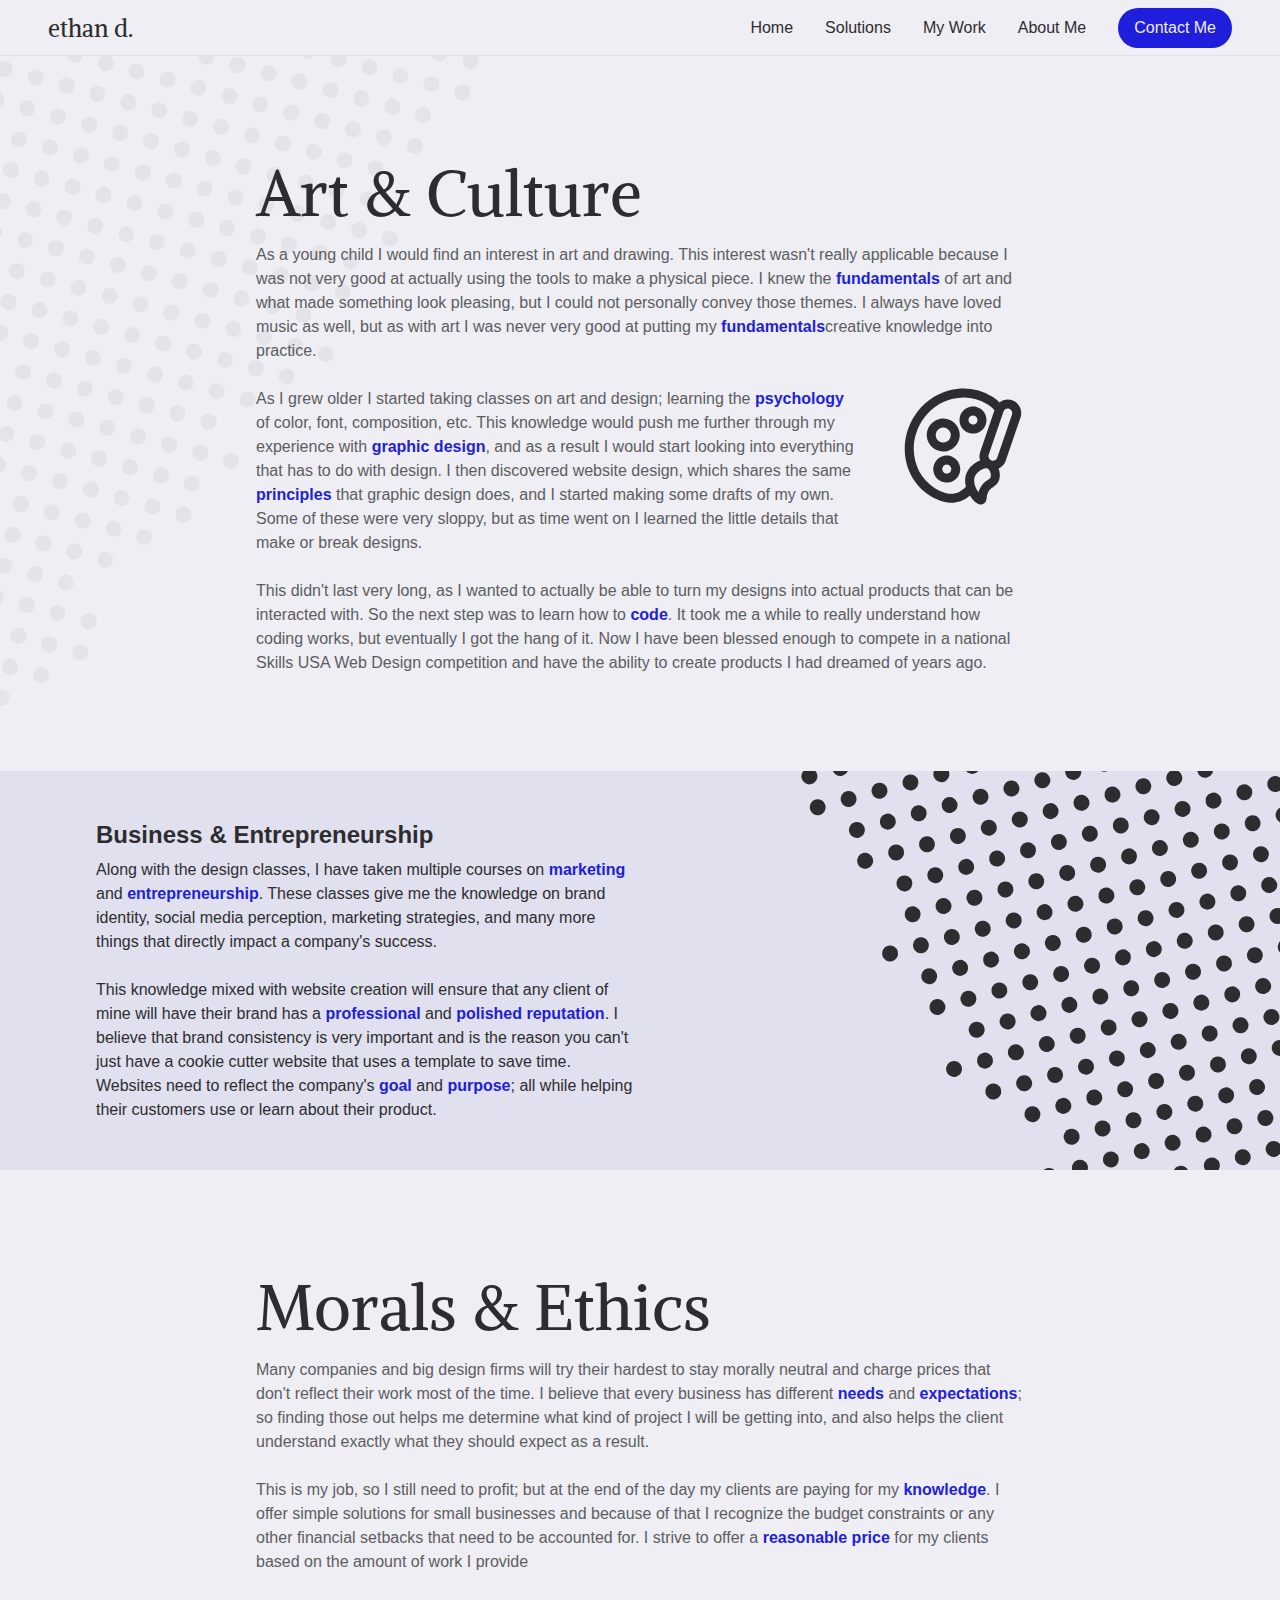
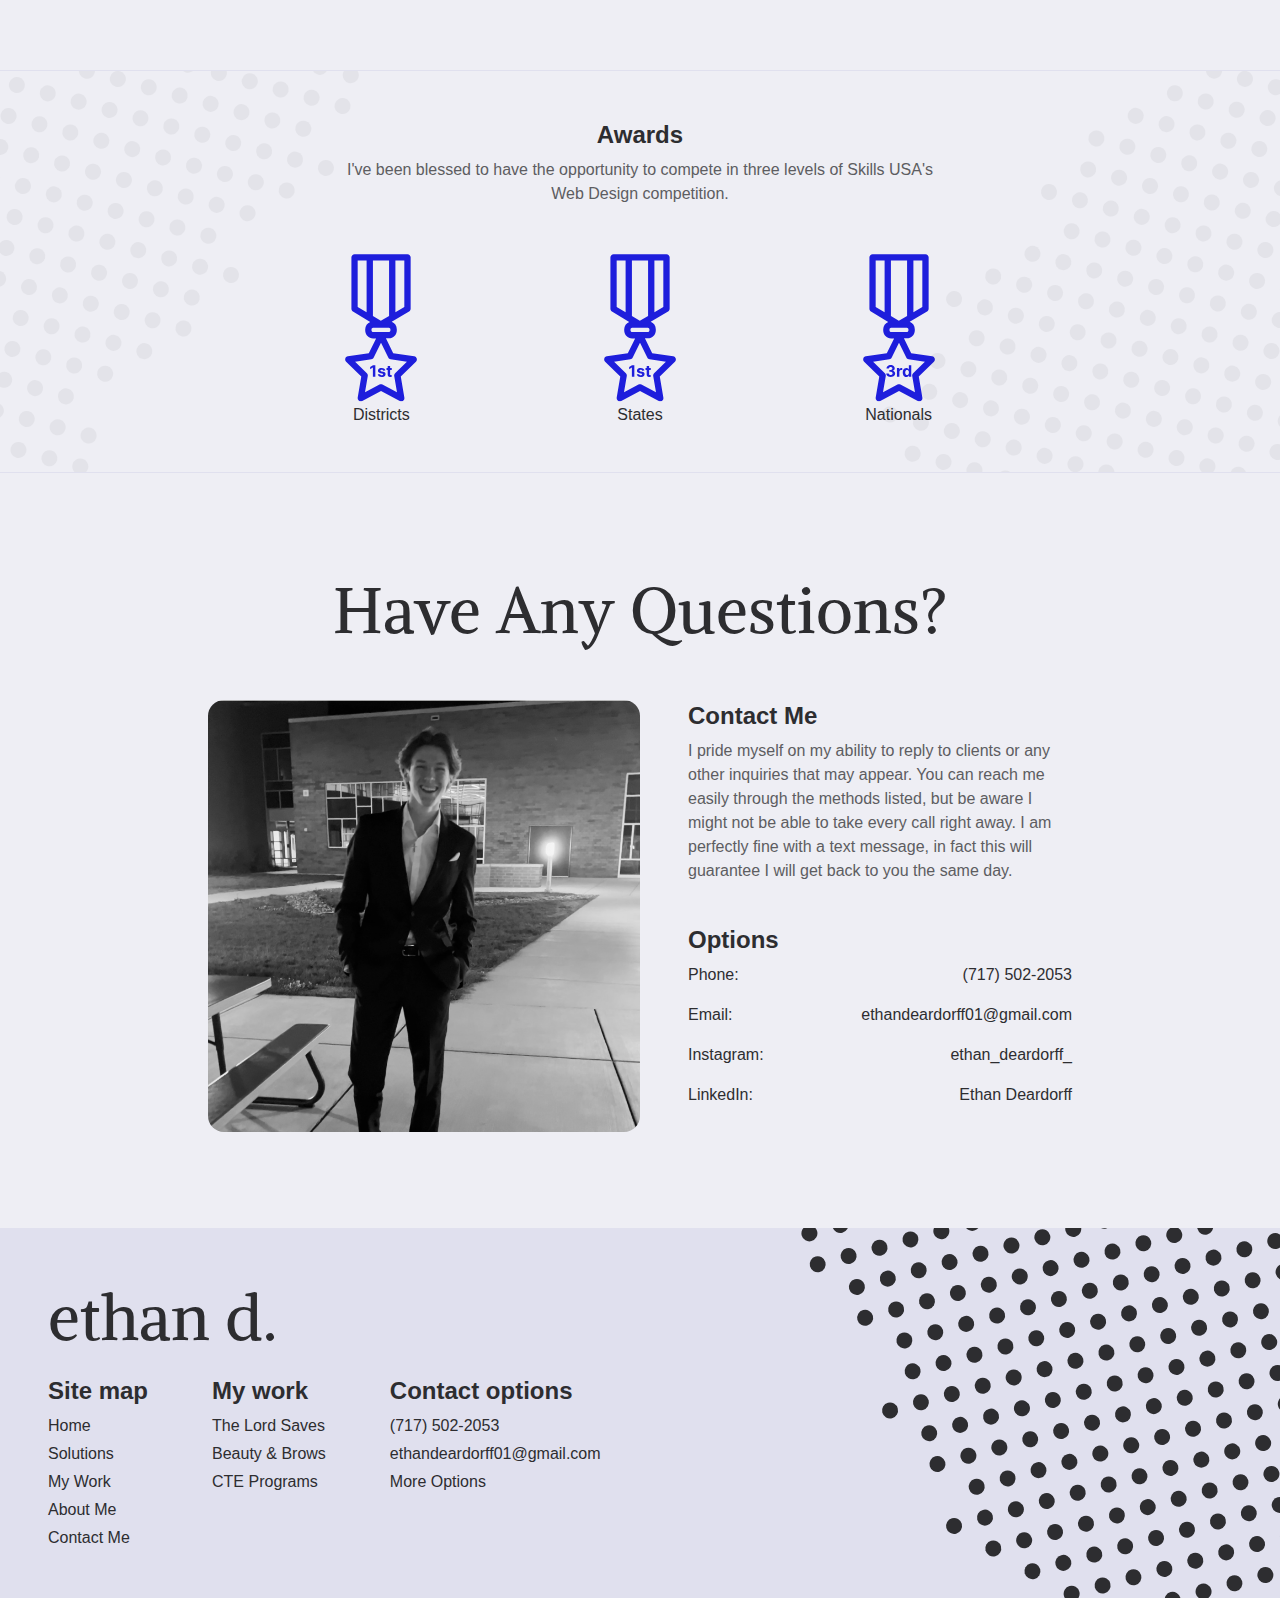
==== About-Me/index.html @ 7037ed1e "Removed old files and uploaded rebrand" ====
<!DOCTYPE html>
<html lang="en">

<head>
    <meta charset="UTF-8">
    <meta name="viewport" content="width=device-width, initial-scale=1.0">
    <title>ethan d - portfolio</title>
    <meta name="description"
        content="Personalized websites that make your brand stand out; for less than market price.">
    <link rel="stylesheet" href="/style.css">
    <link rel="preconnect" href="https://fonts.googleapis.com">
    <link rel="preconnect" href="https://fonts.gstatic.com" crossorigin>
    <link href="https://fonts.googleapis.com/css2?family=Alike&display=swap" rel="stylesheet">
    <link rel="apple-touch-icon" sizes="180x180" href="/assets/icons/favicons/apple-touch-icon.png">
    <link rel="icon" type="image/png" sizes="32x32" href="/assets/icons/favicons/favicon-32x32.png">
    <link rel="icon" type="image/png" sizes="16x16" href="/assets/icons/favicons/favicon-16x16.png">
    <link rel="manifest" href="/assets/icons/favicons/site.webmanifest">
    <link rel="mask-icon" href="/assets/icons/favicons/safari-pinned-tab.svg" color="#ff0000">
    <link rel="shortcut icon" href="/assets/icons/favicons/favicon.ico">
    <meta name="apple-mobile-web-app-title" content="ethandeardorff.com">
    <meta name="application-name" content="ethandeardorff.com">
    <meta name="msapplication-TileColor" content="#ffffff">
    <meta name="msapplication-config" content="/assets/icons/favicons/browserconfig.xml">
    <meta name="theme-color" content="rgb(238, 238, 244)">
</head>

<body>

    <header>
        <a href="#main" class="skip-btn" aria-label="skip to main content on this page">Skip to main content</a>
        <a href="/"><span>ethan d.</span></a>
        <button class="mobile-nav-btn" tabindex="-1" aria-label="Navigation Menu Button" aria-controls="nav"
            aria-expanded="false"></button>
        <nav id="nav">
            <h1 class="title">
                Menu
            </h1>
            <ul>
                <li><a href="/" class="tertiary-btn" aria-label="Go to Home">Home</a></li>
                <li><a href="/#solutions-section" class="tertiary-btn" aria-label="Go to Solutions">Solutions</a></li>
                <li><a href="/My-Work/" class="tertiary-btn work-btn" aria-label="Go to My Work">My Work</a></li>
                <li><a href="/About-Me/" class="tertiary-btn" aria-label="Go to About Me">About Me</a></li>
                <li><a href="/About-Me/#contact-section" class="primary-btn" aria-label="Go to Contact Me">Contact
                        Me</a></li>
            </ul>
        </nav>
    </header>

    <main id="main">
        <section id="art-and-culture" style="margin-top: 56px;">
            <img class="dots" src="/assets/icons/dots.svg">
            <h1 class="title">Art & Culture</h1>
            <p>
                As a young child I would find an interest in art and drawing. This interest wasn't really applicable
                because I was not
                very good at actually using the tools to make a physical piece. I knew the <strong
                    class="blue">fundamentals</strong> of art and what
                made something
                look pleasing, but I could not personally convey those themes. I always have loved music as well, but as
                with art I was
                never very good at putting my <strong class="blue">fundamentals</strong>creative knowledge into
                practice.
                <br>
                <br>
                <img class="float-right" src="/assets/icons/palette.svg">
                As I grew older I started taking classes on art and design; learning the <strong
                    class="blue">psychology</strong> of color, font,
                composition, etc.
                This knowledge would push me further through my experience with <strong class="blue">graphic
                    design</strong>, and as a result I would
                start looking
                into everything that has to do with design. I then discovered website design, which shares the same
                <strong class="blue">principles</strong> that
                graphic design does, and I started making some drafts of my own. Some of these were very sloppy, but as
                time went on I
                learned the little details that make or break designs.
                <br>
                <br>
                This didn't last very long, as I wanted to actually be able to turn my designs into actual products that
                can be
                interacted with. So the next step was to learn how to <strong class="blue">code</strong>. It took me a
                while
                to really understand how
                coding works,
                but eventually I got the hang of it. Now I have been blessed enough to compete in a national Skills USA
                Web Design
                competition and have the ability to create products I had dreamed of years ago.
            </p>
        </section>
        <section class="info-section right">
            <img src="/assets/icons/dots.svg">
            <div>
                <h1 class="heading">Business & Entrepreneurship</h1>
                <p>
                    Along with the design classes, I have taken multiple courses on <strong
                        class="blue">marketing</strong>
                    and <strong class="blue">entrepreneurship</strong>.
                    These classes give me
                    the knowledge on brand identity, social media perception, marketing strategies, and many more things
                    that directly
                    impact a company's success.
                    <br>
                    <br>
                    This knowledge mixed with website creation will ensure that any client of mine will have their brand
                    has a <strong class="blue">professional</strong>
                    and <strong class="blue">polished reputation</strong>. I believe that brand consistency is very
                    important and is the reason you
                    can't just have a
                    cookie cutter website that uses a template to save time. Websites need to reflect the company's
                    <strong class="blue">goal</strong>
                    and <strong class="blue">purpose</strong>; all
                    while helping their customers use or learn about their product.
                </p>
            </div>
        </section>
        <section id="morals-and-ethics">
            <h1 class="title">Morals & Ethics</h1>
            <p>
                Many companies and big design firms will try their hardest to stay morally neutral and charge prices
                that don't
                reflect their work most of the time. I believe that every business has different <strong
                    class="blue">needs</strong> and <strong class="blue">expectations</strong>;
                so finding
                those out helps me determine what kind of project I will be getting into, and also helps the client
                understand exactly
                what they should expect as a result.
                <br>
                <br>
                This is my job, so I still need to profit; but at the end of the day my clients are paying for my
                <strong class="blue">knowledge</strong>. I offer
                simple solutions for small businesses and because of that I recognize the budget constraints or any
                other financial
                setbacks that need to be accounted for. I strive to offer a <strong class="blue">reasonable
                    price</strong>
                for my clients based on the
                amount of work
                I provide
            </p>
        </section>
        <section id="awards">
            <img src="/assets/icons/dots.svg" class="dots">
            <div class="text">
                <h1 class="heading">Awards</h1>
                <p>
                    I've been blessed to have the opportunity to compete in three levels of Skills USA's Web Design
                    competition.
                </p>
            </div>
            <div class="award-icons">
                <figure>
                    <img src="/assets/icons/award-first.svg"
                        alt="First place medal for Skills USA District competition">
                    <figcaption>Districts</figcaption>
                </figure>
                <figure>
                    <img src="/assets/icons/award-first.svg" alt="First place medal for Skills USA State competition">
                    <figcaption>States</figcaption>
                </figure>
                <figure>
                    <img src="/assets/icons/award-third.svg"
                        alt="Third place medal for Skills USA National competition">
                    <figcaption>Nationals</figcaption>
                </figure>
            </div>
            <img src="/assets/icons/dots.svg" class="dots">
        </section>
        <section id="contact-section">
            <h1 class="title">Have Any Questions?</h1>
            <div>
                <img src="/assets/images/portrait.jpg" alt="Self portrait">
                <div class="text">
                    <div class="hover-text-block">
                        <h2 class="heading">Contact Me</h2>
                        <p>
                            I pride myself on my ability to reply to clients or any other inquiries that may appear. You
                            can reach me easily through
                            the methods listed, but be aware I might not be able to take every call right away. I am
                            perfectly fine with a text
                            message, in fact this will guarantee I will get back to you the same day.
                        </p>
                    </div>
                    <div class="hover-text-block">
                        <h2 class="heading">Options</h2>
                        <ul>
                            <li>
                                Phone:
                                <a href="sms:7175022053" aria-label="Send message to (717) 502-2053"
                                    class="tertiary-btn">(717) 502-2053</a>
                            </li>
                            <li>
                                Email:
                                <a href="mailto:ethandeardorff01@gmail.com" class="tertiary-btn"
                                    aria-label="Send email to ethandeardorff01@gmail.com">ethandeardorff01@gmail.com</a>
                            </li>
                            <li>
                                Instagram:
                                <a href="https://www.instagram.com/ethan_deardorff_/" target="_blank"
                                    aria-label="Open Instagram in a new tab" class="tertiary-btn">ethan_deardorff_</a>
                            </li>
                            <li>
                                LinkedIn:
                                <a href="https://www.linkedin.com/in/ethan-deardorff-830681233/" target="_blank"
                                    aria-label="Open LinkedIn in a new tab" class="tertiary-btn">Ethan Deardorff</a>
                            </li>
                        </ul>
                    </div>
                </div>
            </div>
        </section>
    </main>

    <footer>
        <h1 class="title">ethan d.</h1>
        <div class="links">
            <div>
                <h2 class="heading">Site map</h2>
                <ul>
                    <li>
                        <a href="/" class="tertiary-btn">Home</a>
                    </li>
                    <li>
                        <a href="/#solutions-section" class="tertiary-btn">Solutions</a>
                    </li>
                    <li>
                        <a href="/My-Work/" class="tertiary-btn">My Work</a>
                    </li>
                    <li>
                        <a href="/About-Me/" class="tertiary-btn">About Me</a>
                    </li>
                    <li>
                        <a href="/About-Me/#contact-section" class="tertiary-btn">Contact Me</a>
                    </li>
                </ul>
            </div>
            <div>
                <h2 class="heading">My work</h2>
                <ul>
                    <li>
                        <a href="https://www.thelordsaves.net" target="_blank" class="tertiary-btn"
                            aria-label="open The Lord Saves in a new tab">The Lord Saves</a>
                    </li>
                    <li>
                        <a href="https://www.beautyandbrowsbyrochelle.com/" class="tertiary-btn" target="_blank"
                            aria-label="open Beauty & Brows in a new tab">Beauty & Brows</a>
                    </li>
                    <li>
                        <a href="https://dover-skills-usa.github.io/Dover-Skills-USA/" class="tertiary-btn"
                            target="_blank" aria-label="open CTE Programs in a new tab">CTE Programs</a>
                    </li>
                </ul>
            </div>
            <div>
                <h2 class="heading">Contact options</h2>
                <ul>
                    <li>
                        <a href="sms:7175022053" class="tertiary-btn">(717) 502-2053</a>
                    </li>
                    <li>
                        <a href="mailto:ethandeardorff01@gmail.com" class="tertiary-btn">ethandeardorff01@gmail.com</a>
                    </li>
                    <li>
                        <a href="/About-Me/#contact-section" class="tertiary-btn">More Options</a>
                    </li>
                </ul>
            </div>
        </div>
        <img src="/assets/icons/dots.svg">
    </footer>

    <script src="/script.js"></script>
</body>

</html>
---- style.css ----
/********************************************** Variables & Defaults **********************************************/
:root {
    --color-white: rgb(238, 238, 244);
    --color-black-100: rgb(45, 45, 48);
    --color-black-75: rgb(93, 93, 97);
    --color-black-50: rgb(137, 137, 139);
    --color-black-25: rgb(224, 224, 238);
    --color-blue-100: rgb(30, 30, 220);
    --color-blue-75: rgb(82, 82, 228);
    --color-blue-20: rgb(196, 196, 244);

    --padding-xsmall: 1rem;
    --padding-small: 1.5rem;
    --padding-medium: 3rem;
    --padding-large: 4rem;
    --padding-xlarge: 6rem;
}

html,
body,
main {
    background: var(--color-white);
    overflow-x: hidden;

    &.no-scroll {
        overflow-y: hidden;
        touch-action: none;
    }

    @media (prefers-reduced-motion: no-preference) {
        scroll-behavior: smooth;
    }
}

* {
    margin: 0;
    box-sizing: border-box;
    color: var(--color-black-100);
    font-family: Arial, Helvetica, sans-serif;
}

h1,
h2,
h3,
h4,
h5,
h6 {
    line-height: 1.3;
}

p,
label,
span,
input,
textarea,
button,
a,
li {
    font-size: 1rem;
    line-height: 1.5;
}

img {
    -webkit-user-drag: none;
    pointer-events: none;
}

strong {
    background-color: transparent;
}



/********************************************** Buttons **********************************************/
.primary-btn {
    display: flex;
    align-items: center;
    width: max-content;
    justify-content: center;
    background: var(--color-blue-100);
    color: var(--color-white);
    border: none;
    border-radius: 5em;
    padding: 0.5em 1em;
    cursor: pointer;
    text-decoration: none;

    transition: background 0.1s ease-in-out;
    -webkit-transition: background 0.1s ease-in-out;
    -moz-transition: background 0.1s ease-in-out;
    -ms-transition: background 0.1s ease-in-out;
    -o-transition: background 0.1s ease-in-out;

    &:hover,
    &:focus,
    &.active {
        background: var(--color-blue-75);
    }
}

.secondary-btn {
    display: flex;
    align-items: center;
    justify-content: center;
    text-decoration: none;
    width: max-content;
    padding: 2px;
    border-radius: 5em;
    border: none;
    background: linear-gradient(to top left, var(--color-blue-100), var(--color-blue-20));

    &>span {
        display: flex;
        width: 100%;
        background: var(--color-white);
        border-radius: calc(5em - 2px);
        padding: calc(0.5em - 2px) calc(1em - 2px);
        align-items: center;
        text-align: center;
        justify-content: center;
        color: var(--color-blue-100);

        transition: background 0.1s ease-in-out;
        -webkit-transition: background 0.1s ease-in-out;
        -moz-transition: background 0.1s ease-in-out;
        -ms-transition: background 0.1s ease-in-out;
        -o-transition: background 0.1s ease-in-out;

        &:hover,
        &:focus,
        &.active {
            background: var(--color-blue-20);
        }
    }
}

.tertiary-btn {
    display: flex;
    align-items: center;
    justify-content: center;
    text-decoration: none;
    width: max-content;

    transition: color 0.1s ease-in-out;
    -webkit-transition: color 0.1s ease-in-out;
    -moz-transition: color 0.1s ease-in-out;
    -ms-transition: color 0.1s ease-in-out;
    -o-transition: color 0.1s ease-in-out;

    &:hover,
    &:focus,
    &.active {
        color: var(--color-black-50);
    }
}



/********************************************** Classes **********************************************/
.blue {
    color: var(--color-blue-100);
}

.heading {
    font-size: 1.5rem;
}

.title {
    font-size: 4rem;
    font-family: 'Alike', 'Times New Roman', Times, serif;
    font-weight: normal;
}

.info-section {
    display: flex;
    background: var(--color-black-25);
    position: relative;
    overflow-y: hidden;
    padding: var(--padding-medium) var(--padding-xlarge);
    align-items: center;
    justify-content: flex-end;

    &.right {
        justify-content: flex-start;
    }

    &.left>img {
        position: absolute;
        top: 0;
        left: 0;
        transform: scaleX(-1);
    }

    &.right>img {
        position: absolute;
        top: 0;
        right: 0;
    }

    &>div {
        display: flex;
        flex-direction: column;
        width: 50%;
        gap: 0.5rem;

        &>.secondary-btn>span {
            background: var(--color-black-25);

            &:hover,
            &:focus,
            &.active {
                background: var(--color-blue-20);
            }
        }
    }
}

.container {
    display: flex;
    flex-direction: column;
    gap: 0.5rem;
    border: 1px solid var(--color-black-25);
    align-items: flex-start;
    justify-content: space-between;
    gap: var(--padding-small);
    padding: var(--padding-small);
    border-radius: 2rem;
    height: 100%;

    transition: border-color 0.1s ease-in-out;
    -webkit-transition: border-color 0.1s ease-in-out;
    -moz-transition: border-color 0.1s ease-in-out;
    -ms-transition: border-color 0.1s ease-in-out;
    -o-transition: border-color 0.1s ease-in-out;

    &:hover,
    &:focus-within,
    &.active {
        border-color: var(--color-blue-100);
    }

    &>div {
        display: flex;
        flex-direction: column;
        gap: var(--padding-xsmall);

        & p {
            color: var(--color-black-75);
        }

        &>figure {
            position: relative;
            height: max-content;

            &>img:nth-of-type(1) {
                width: 100%;
                border-radius: calc(2rem - var(--padding-small));
                width: 100%;
                height: auto;
                aspect-ratio: 16/9;
                object-fit: cover;
            }

            &>img:nth-of-type(2) {
                width: 100%;
                border-radius: calc(2rem - var(--padding-small));
                width: 100%;
                height: auto;
                aspect-ratio: 16/9;
                object-fit: cover;
                position: absolute;
                top: 0;
                left: 0;
                opacity: 1;
                transition: opacity 0.5s ease-in-out;

                &.inactive {
                    opacity: 0;
                }
            }
        }
    }

    &>a {
        color: var(--color-blue-100);
        text-decoration: none;
        display: flex;
        align-items: center;
        justify-content: center;

        &:hover,
        &:focus,
        &.active {
            text-decoration: underline;

            &::after {
                content: '';
                display: flex;
                width: 0.75rem;
                height: 0.75rem;
                background-image: url(./assets/icons/arrow-diagonal-blue.svg);
                background-position: center;
                background-repeat: no-repeat;
                background-size: contain;
                margin-left: 0.5rem;
            }
        }
    }
}

.hover-text-block {
    display: flex;
    flex-direction: column;
    gap: 0.5rem;
    border-bottom: 1px solid transparent;
    padding-bottom: var(--padding-xsmall);

    transition: border-color 0.1s ease-in-out;
    -webkit-transition: border-color 0.1s ease-in-out;
    -moz-transition: border-color 0.1s ease-in-out;
    -ms-transition: border-color 0.1s ease-in-out;
    -o-transition: border-color 0.1s ease-in-out;

    &>p {
        color: var(--color-black-75);
    }

    &:hover,
    &:focus,
    &:focus-within,
    &.active {
        border-bottom: 1px solid var(--color-blue-100);
    }
}

.float-right {
    float: right;
    margin: 0 0 var(--padding-medium) var(--padding-medium);
}

.scroll-controls {
    display: none;
    gap: 0.5rem;
    align-items: center;
    width: max-content;
    position: absolute;
    bottom: calc(var(--padding-xlarge) - 1.5rem);
    left: 50%;
    transform: translate(-50%);

    &>button {
        background: var(--color-black-25);
        border: none;
        outline: none;
        cursor: pointer;
        padding: 0.30rem;
        border-radius: 50%;

        &.active {
            background: var(--color-black-75);
        }
    }
}



/********************************************** Header **********************************************/
header {
    display: flex;
    align-items: center;
    justify-content: space-between;
    padding-inline: var(--padding-medium);
    height: 56px;
    border-bottom: 1px solid var(--color-black-25);
    position: fixed;
    top: 0;
    left: 0;
    background: var(--color-white);
    width: 100%;
    overflow-y: hidden;
    z-index: 5;

    &>.mobile-nav-btn {
        display: none;
    }

    &>.skip-btn {
        position: absolute;
        left: 0;
        top: 0;
        opacity: 0;
        pointer-events: none;
    }

    &>a {
        text-decoration: none;

        &>span {
            font-size: 1.5rem;
            font-family: 'Alike', 'Times New Roman', Times, serif;
        }
    }

    &>nav {
        display: flex;
        align-items: center;
        z-index: 5;

        &>h1.title {
            display: none;
        }

        &>ul {
            display: flex;
            align-items: center;
            gap: 2rem;
            padding: 0;
            z-index: 6;

            &>li {
                list-style: none;

                &>a {
                    animation: none;
                }
            }
        }
    }
}



/********************************************** Hero **********************************************/
#hero {
    display: flex;
    flex-direction: column;
    gap: 0.5rem;
    align-items: flex-start;
    justify-content: center;
    position: relative;
    margin-top: 56px;
    height: 65vh;
    padding-inline: var(--padding-medium);

    &>img {
        position: absolute;
        opacity: 0.05;
        top: 0;
        right: 0;
    }

    &>div {
        display: flex;
        gap: 0.5rem;
    }
}



/********************************************** Work Sections **********************************************/
#home-work-section,
#work-section {
    display: flex;
    flex-direction: column;
    gap: var(--padding-small);
    padding-inline: 5%;
    padding-block: var(--padding-xlarge);
    position: relative;

    &>div.layout {
        display: grid;
        grid-template-columns: repeat(3, 1fr);
        gap: var(--padding-xsmall);
    }
}

#work-contact-section {
    display: flex;
    flex-direction: column;
    gap: var(--padding-medium);
    padding: var(--padding-xlarge) max(var(--padding-medium), 20%);
    align-items: center;
    justify-content: center;

    &>img {
        width: 130px;
        aspect-ratio: 1/1;
        object-fit: contain;
    }

    &>div {
        display: flex;
        flex-direction: column;
        align-items: center;
        justify-content: center;
        gap: 0.5rem;
        width: 100%;

        &>h1 {
            font-size: 2rem;
            text-align: center;
        }

        &>p {
            text-align: center;
            color: var(--color-black-75);
        }

        &>a {
            margin-top: 0.5rem;
        }
    }
}



/********************************************** Solutions Section **********************************************/
#solutions-section {
    display: flex;
    flex-direction: column;
    gap: var(--padding-small);
    padding-block: var(--padding-xlarge);
    width: 100%;
    position: relative;

    &>h1 {
        padding-inline: 5%;
    }

    &>div.layout {
        display: flex;
        scroll-snap-type: inline mandatory;
        width: 100%;
        gap: var(--padding-xsmall);
        overflow-x: auto;
        scrollbar-width: none;
        padding-inline: 5%;

        &::-webkit-scrollbar {
            display: none;
        }

        &>.container {
            scroll-snap-align: start;
            gap: var(--padding-large);
            width: 30%;
            height: auto;

            &>.text {
                display: flex;
                flex-direction: column;
                gap: 0.5rem;
            }

            &>div {
                padding: 0;
                display: flex;
                flex-direction: column;

                &>h3 {
                    color: var(--color-black-75);
                    font-weight: normal;
                }

                &>ul {
                    padding: 0;
                    display: flex;
                    flex-direction: column;
                    gap: 0.5rem;

                    &>li {
                        list-style: none;
                        display: flex;
                        width: max-content;
                        align-items: center;
                        color: var(--color-black-75);

                        &::before {
                            content: '';
                            margin-right: 0.5rem;
                            width: 0.75rem;
                            height: 0.75rem;
                            background: var(--color-blue-20);
                            border-radius: 5rem;
                        }
                    }
                }
            }
        }
    }
}



/********************************************** Technologies **********************************************/
#technologies-section {
    display: flex;
    flex-direction: column;
    gap: var(--padding-large);
    align-items: center;
    padding-block: var(--padding-xlarge);
    padding-inline: 5%;
    width: 100%;
    position: relative;

    &>div.layout {
        display: flex;
        gap: var(--padding-medium);

        &>div.hover-text-block>img {
            height: 3rem;
            width: 3rem;
            margin-bottom: 0.5rem;
        }
    }
}



/********************************************** Contact Form **********************************************/
#contact-form {
    display: flex;
    flex-direction: column;
    gap: var(--padding-medium);
    align-items: center;
    padding-inline: 5%;
    padding-block: var(--padding-xlarge);
    width: 100%;

    &>form {
        display: flex;
        flex-direction: column;
        gap: var(--padding-small);
        width: max(30%, 350px);

        &>div {
            display: flex;
            flex-direction: column;
            gap: 0.5rem;

            &>input,
            &>textarea {
                border: none;
                border-radius: 0.5rem;
                padding: 0.5rem;
                background: #fff;
                /* background: var(--color-black-25); */
                resize: none;
            }

            &.buttons {
                flex-direction: row;

                &>button {
                    width: 25%;
                    cursor: pointer;
                }
            }
        }
    }
}



/********************************************** About Me Sections **********************************************/
#home-about-section {
    display: flex;
    padding: 5%;
    padding-block: var(--padding-medium);

    &>div {
        display: flex;
        flex-direction: row;
        padding: var(--padding-small);
        align-items: center;
        gap: var(--padding-large);
        border: 1px solid var(--color-black-25);
        border-radius: 2rem;

        transition: border-color 0.1s ease-in-out;
        -webkit-transition: border-color 0.1s ease-in-out;
        -moz-transition: border-color 0.1s ease-in-out;
        -ms-transition: border-color 0.1s ease-in-out;
        -o-transition: border-color 0.1s ease-in-out;

        &>img {
            width: 40%;
            border-radius: calc(2rem - var(--padding-small));
        }

        &>.text {
            display: flex;
            flex-direction: column;
            gap: 0.5rem;
            justify-content: center;
            height: 100%;

            &>p {
                color: var(--color-black-75);
            }

            &>a {
                margin-top: 1rem;
            }
        }

        &:hover,
        &:focus-within,
        &.active {
            border-color: var(--color-blue-100);
        }
    }
}

#art-and-culture,
#morals-and-ethics {
    display: flex;
    flex-direction: column;
    gap: 0.5rem;
    position: relative;
    padding: var(--padding-xlarge) 20%;

    &>img.dots {
        position: absolute;
        opacity: 0.05;
        top: 0;
        left: 0;
        transform: scaleX(-1);
    }

    &>p {
        color: var(--color-black-75);
    }
}

#awards {
    display: flex;
    flex-direction: column;
    gap: var(--padding-medium);
    position: relative;
    padding: var(--padding-medium) 20%;
    overflow-y: hidden;
    align-items: center;
    justify-content: center;
    border-block: 1px solid var(--color-black-25);

    &>img.dots {
        position: absolute;
        opacity: 0.05;
        transform: scaleX(-1);

        &:nth-of-type(1) {
            left: 0;
            top: -50%;
        }

        &:nth-of-type(2) {
            right: 0;
            transform: scaleY(-1);
        }
    }

    &>.text {
        display: flex;
        flex-direction: column;
        gap: 0.5rem;
        align-items: center;
        justify-content: center;
        text-align: center;

        &>p {
            width: 80%;
            color: var(--color-black-75);
        }
    }

    &>.award-icons {
        display: flex;
        width: 100%;
        gap: 0.5rem;
        align-items: center;
        justify-content: space-around;
        text-align: center;
    }
}

#contact-section {
    display: flex;
    flex-direction: column;
    padding: var(--padding-xlarge) var(--padding-medium);
    align-items: center;
    justify-content: center;
    gap: var(--padding-medium);
    width: 100%;


    &>div {
        display: flex;
        gap: var(--padding-medium);
        width: min(100%, 864px);

        &>img {
            width: 50%;
            aspect-ratio: 1/1;
            object-fit: cover;
            border-radius: 1rem;
        }

        &>.text {
            display: flex;
            flex-direction: column;
            gap: var(--padding-small);

            &>div {
                display: flex;
                flex-direction: column;
                width: 100%;

                &>p {
                    color: var(--color-black-75);
                }

                &>ul {
                    display: flex;
                    flex-direction: column;
                    gap: var(--padding-xsmall);
                    list-style: none;
                    padding: 0;

                    &>li {
                        display: flex;
                        align-items: center;
                        justify-content: space-between;
                        gap: var(--padding-xsmall);
                        width: 100%;
                    }
                }
            }
        }
    }
}



/********************************************** Footer **********************************************/
footer {
    display: flex;
    flex-direction: column;
    background: var(--color-black-25);
    padding: var(--padding-medium);
    gap: var(--padding-xsmall);
    position: relative;
    overflow-y: hidden;

    &>.links {
        display: flex;
        gap: var(--padding-large);

        &>div {
            display: flex;
            flex-direction: column;
            padding: 0;
            gap: 0.25rem;

            &>h2 {
                margin-bottom: 0.25rem;
            }

            &>ul {
                padding: 0;
                display: flex;
                flex-direction: column;
                gap: 0.25rem;

                &>li {
                    list-style: none;
                }
            }
        }
    }

    &>img {
        position: absolute;
        top: 0;
        right: 0;
    }
}



/********************************************** Screen Sizes **********************************************/
@media screen and (max-width: 1024px) {
    .info-section {
        &.left>img {
            left: -100px;
        }

        &.right>img {
            right: -100px;
        }
    }

    #art-and-culture,
    #morals-and-ethics {
        padding: var(--padding-large) var(--padding-large) var(--padding-xlarge);

        &>img.dots {
            left: -200px;
        }
    }

    footer {
        &>img {
            position: absolute;
            top: 0;
            right: -200px;
        }
    }
}

@media screen and (max-width: 768px) {
    :root {
        --padding-xsmall: 0.5rem;
        --padding-small: 1rem;
        --padding-medium: 1.5rem;
        --padding-large: 3rem;
        --padding-xlarge: 6rem;
    }

    .title {
        font-size: 2.5rem;
    }

    .scroll-controls {
        display: flex;
        gap: 0.5rem;
        align-items: center;
        width: max-content;
        position: absolute;
        bottom: calc(var(--padding-xlarge) - 1.5rem);
        left: 50%;
        transform: translate(-50%);

        &>button {
            background: var(--color-black-25);
            border: none;
            outline: none;
            cursor: pointer;
            padding: 0.30rem;
            border-radius: 50%;

            &.active {
                background: var(--color-black-75);
            }
        }
    }

    header {
        &>.mobile-nav-btn {
            display: flex;
            width: 1.25rem;
            height: 1.25rem;
            background: url('/assets/icons/hamburger-menu.svg');
            background-position: center;
            background-repeat: no-repeat;
            background-size: 80%;
            cursor: pointer;
            border: none;
            padding: 1rem;

            transition: background 0.2s ease-in-out;
            -webkit-transition: background 0.2s ease-in-out;
            -moz-transition: background 0.2s ease-in-out;
            -ms-transition: background 0.2s ease-in-out;
            -o-transition: background 0.2s ease-in-out;

            &.active {
                background: url('/assets/icons/cross.svg');
                background-position: center;
                background-repeat: no-repeat;
                background-size: 60%;
            }
        }

        &>nav {
            position: fixed;
            display: flex;
            flex-direction: column;
            top: 56px;
            left: 0;
            background: rgba(45, 45, 48, 0.2);
            width: 100vw;
            height: 100vh;
            align-items: flex-start;
            opacity: 0;
            pointer-events: none;
            backdrop-filter: blur(16px);
            -webkit-backdrop-filter: blur(16px);

            transition: opacity 0.2s ease-in-out;
            -webkit-transition: opacity 0.2s ease-in-out;
            -moz-transition: opacity 0.2s ease-in-out;
            -ms-transition: opacity 0.2s ease-in-out;
            -o-transition: opacity 0.2s ease-in-out;

            &.active,
            &:focus-within {

                opacity: 1;
                pointer-events: all;

                &>ul>li>a {
                    animation: slide-in-top 0.2s forwards;
                }
            }

            &>h1.title {
                display: flex;
                width: 100%;
                background: var(--color-white);
                padding: 0.5rem var(--padding-medium) 0;
                font-size: 3rem;
            }

            &>ul {
                flex-direction: column;
                align-items: flex-start;
                gap: 1rem;
                padding: var(--padding-medium);
                background: var(--color-white);
                width: 100%;
            }
        }
    }

    #home-work-section {
        gap: var(--padding-small);
        padding-inline: 0;

        &>h1 {
            padding-inline: var(--padding-medium);
        }

        &>div.layout {
            display: flex;
            padding-inline: var(--padding-medium);
            scroll-snap-type: x mandatory;
            scroll-padding-inline: var(--padding-medium);
            overflow-x: scroll;
            gap: var(--padding-xsmall);
            scrollbar-width: none;

            &::-webkit-scrollbar {
                display: none;
            }

            &>.container {
                scroll-snap-align: start;
                min-width: 100%;
                height: auto;
            }
        }
    }

    #work-section {
        &>div.layout {
            display: flex;
            flex-direction: column;
            gap: var(--padding-xsmall);
        }
    }

    #solutions-section {
        display: flex;
        flex-direction: column;
        gap: var(--padding-small);
        padding-block: var(--padding-xlarge);
        width: 100%;

        &>h1 {
            padding-inline: var(--padding-medium);
        }

        &>div.layout {
            display: flex;
            scroll-snap-type: inline mandatory;
            scroll-padding-inline: var(--padding-medium);
            width: 100%;
            overflow-x: scroll;
            gap: var(--padding-xsmall);
            padding-inline: var(--padding-medium);

            &>.container {
                gap: var(--padding-large);
                min-width: 100%;
                height: auto;
            }
        }
    }

    #technologies-section {
        display: flex;
        flex-direction: column;
        gap: var(--padding-large);
        align-items: center;
        padding-block: var(--padding-xlarge);
        padding-inline: 0;
        width: 100%;

        &>h1 {
            padding-inline: var(--padding-medium);
        }

        &>div.layout {
            width: 100%;
            gap: var(--padding-medium);
            scroll-snap-type: x mandatory;
            scroll-padding-inline: var(--padding-medium);
            padding-inline: var(--padding-medium);
            overflow-x: scroll;
            scrollbar-width: none;

            &::-webkit-scrollbar {
                display: none;
            }

            &>div.hover-text-block {
                height: max-content;
                min-width: 100%;
                scroll-snap-align: start;
            }
        }
    }

    #home-about-section {
        display: flex;
        padding: var(--padding-medium);
        padding-block: var(--padding-medium);

        &>div {
            display: flex;
            flex-direction: column;
            padding: var(--padding-small);
            align-items: center;
            gap: var(--padding-small);

            &>img {
                width: 100%;
                aspect-ratio: 16/9;
                object-fit: cover;
                object-position: top;
                border-radius: calc(2rem - var(--padding-small));
            }

            &>.text {
                display: flex;
                flex-direction: column;
                gap: 0.5rem;
                justify-content: center;
                height: 100%;

                &>p {
                    color: var(--color-black-75);
                }

                &>a {
                    margin-top: 1rem;
                }
            }
        }
    }

    #art-and-culture,
    #morals-and-ethics {
        padding: var(--padding-large) var(--padding-medium) var(--padding-xlarge);

        &>img.dots {
            left: -200px;
        }
    }

    #awards {
        overflow: hidden;
        padding: var(--padding-medium);

        &>img.dots {
            &:nth-of-type(1) {
                left: -300px;
            }

            &:nth-of-type(2) {
                right: -300px;
            }
        }

        &>.text {
            &>p {
                width: 100%;
            }
        }

        &>.award-icons {
            width: 100%;

            &>figure>img {
                width: 75%;
            }
        }
    }

    #contact-section {
        padding: var(--padding-xlarge) var(--padding-medium);

        &>div {
            flex-direction: column;

            &>img {
                width: 100%;
                aspect-ratio: 16/9;
                object-position: top;
            }

            &>.text {
                display: flex;
                flex-direction: column;
                gap: var(--padding-small);

                &>div {
                    display: flex;
                    flex-direction: column;
                    width: 100%;

                    &>p {
                        color: var(--color-black-75);
                    }

                    &>ul {
                        display: flex;
                        flex-direction: column;
                        gap: var(--padding-xsmall);
                        list-style: none;
                        padding: 0;

                        &>li {
                            display: flex;
                            align-items: center;
                            justify-content: space-between;
                            gap: var(--padding-xsmall);
                            width: 100%;
                        }
                    }
                }
            }
        }
    }

    .info-section {
        overflow-y: hidden;
        padding: var(--padding-large) var(--padding-medium);
        overflow-x: hidden;

        &.right {
            justify-content: flex-start;
        }

        &.left>img {
            top: 0;
            left: -400px;
        }

        &.right>img {
            top: 0;
            right: -400px;
        }

        &>div {
            display: flex;
            flex-direction: column;
            width: 80%;
            gap: 0.5rem;
        }
    }

    footer {
        width: 100%;
        gap: var(--padding-medium);
        padding-bottom: var(--padding-large);
        overflow-x: hidden;

        &>.links {
            display: flex;
            flex-wrap: wrap;
            gap: var(--padding-large);
            row-gap: var(--padding-small);
        }

        &>img {
            transform: translateX(80%);
            right: 0;
        }
    }

    #hero {
        &>img {
            position: absolute;
            opacity: 0.05;
            top: 0;
            right: -200px;
        }
    }

    #work-contact-section {
        padding-inline: var(--padding-medium);

        &>img {
            width: 130px;
            aspect-ratio: 1/1;
            object-fit: contain;
        }

        &>div {
            display: flex;
            flex-direction: column;
            align-items: center;
            justify-content: center;
            gap: 0.5rem;
            width: 100%;

            &>h1 {
                font-size: 2rem;
                text-align: center;
            }

            &>p {
                text-align: center;
                color: var(--color-black-75);
            }

            &>a {
                margin-top: 0.5rem;
            }
        }
    }
}

@media screen and (max-width: 480px) {

    p,
    label,
    span,
    input,
    textarea,
    button,
    a,
    li {
        font-size: 0.88rem;
    }
}



/********************************************** Animations **********************************************/
@keyframes slide-in-top {
    0% {
        transform: translateY(-100%);
        opacity: 0;
    }

    100% {
        transform: translateY(0);
        opacity: 1;
    }
}
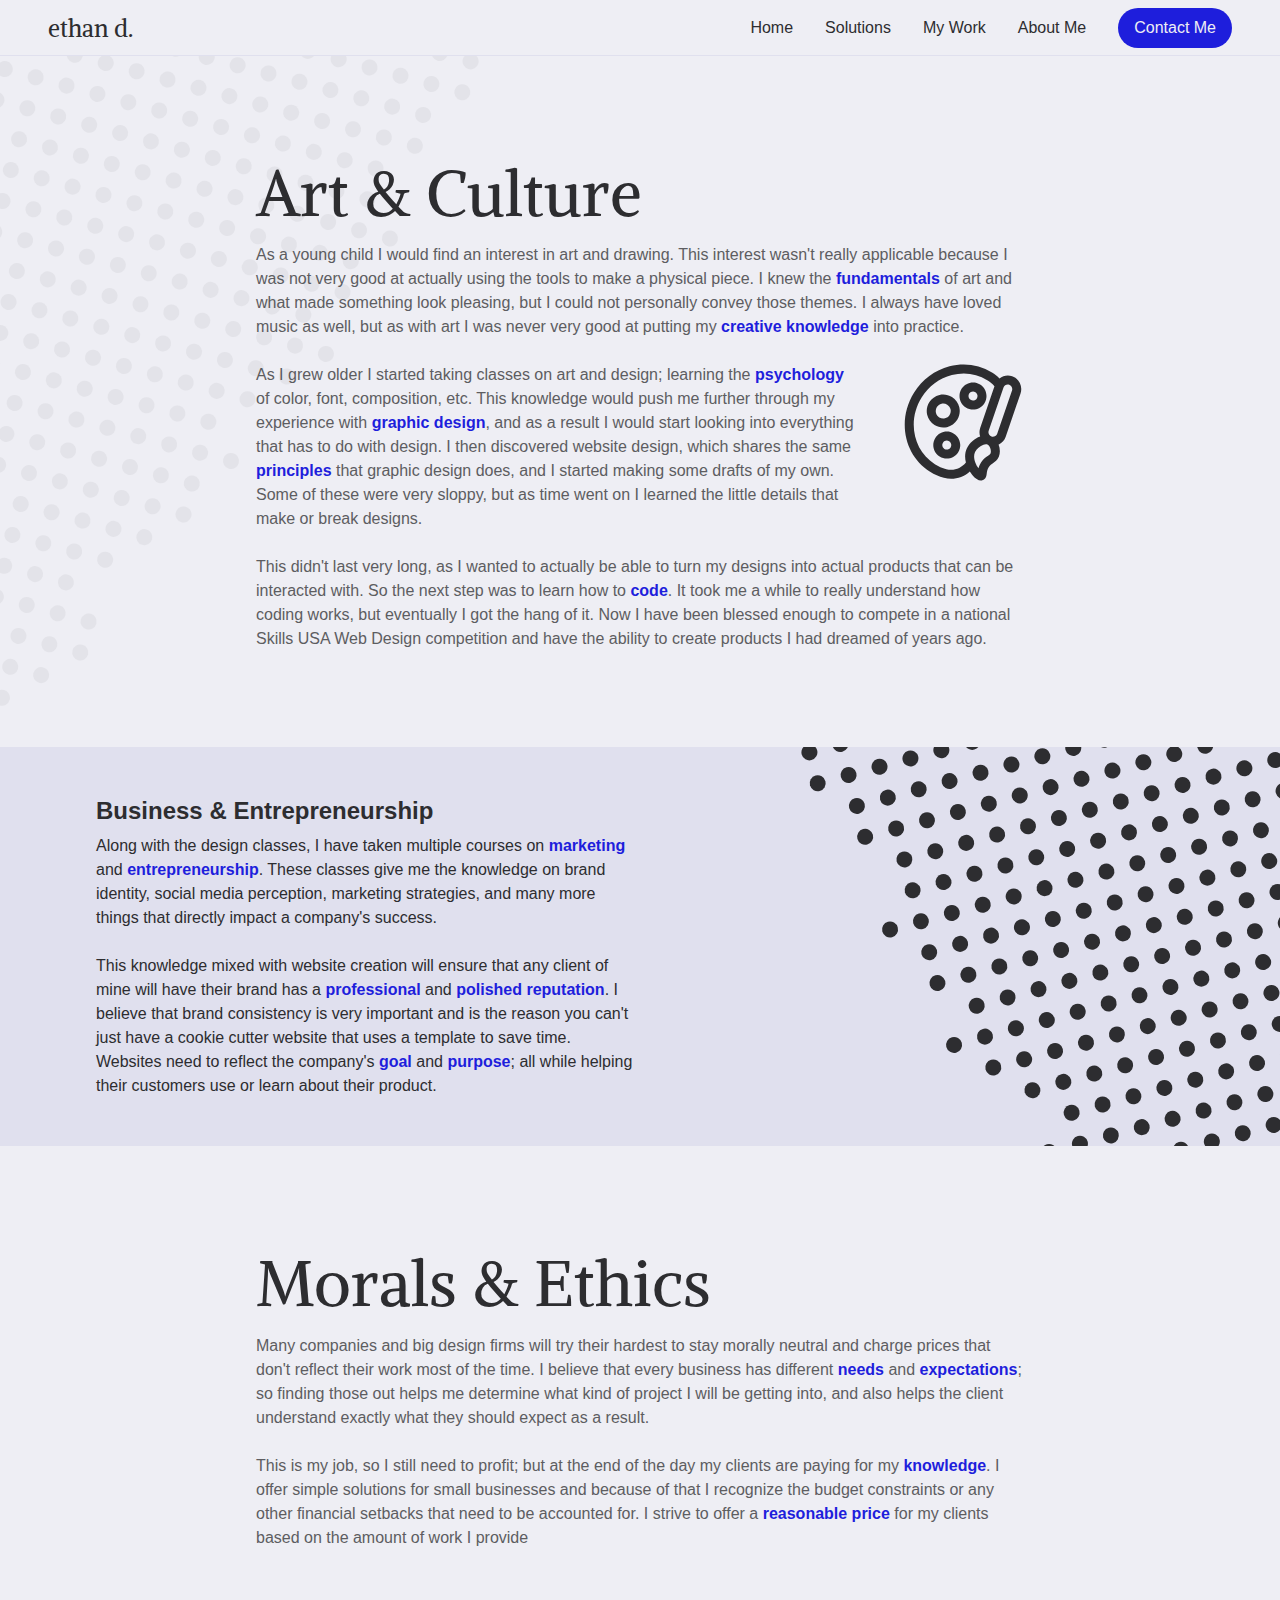
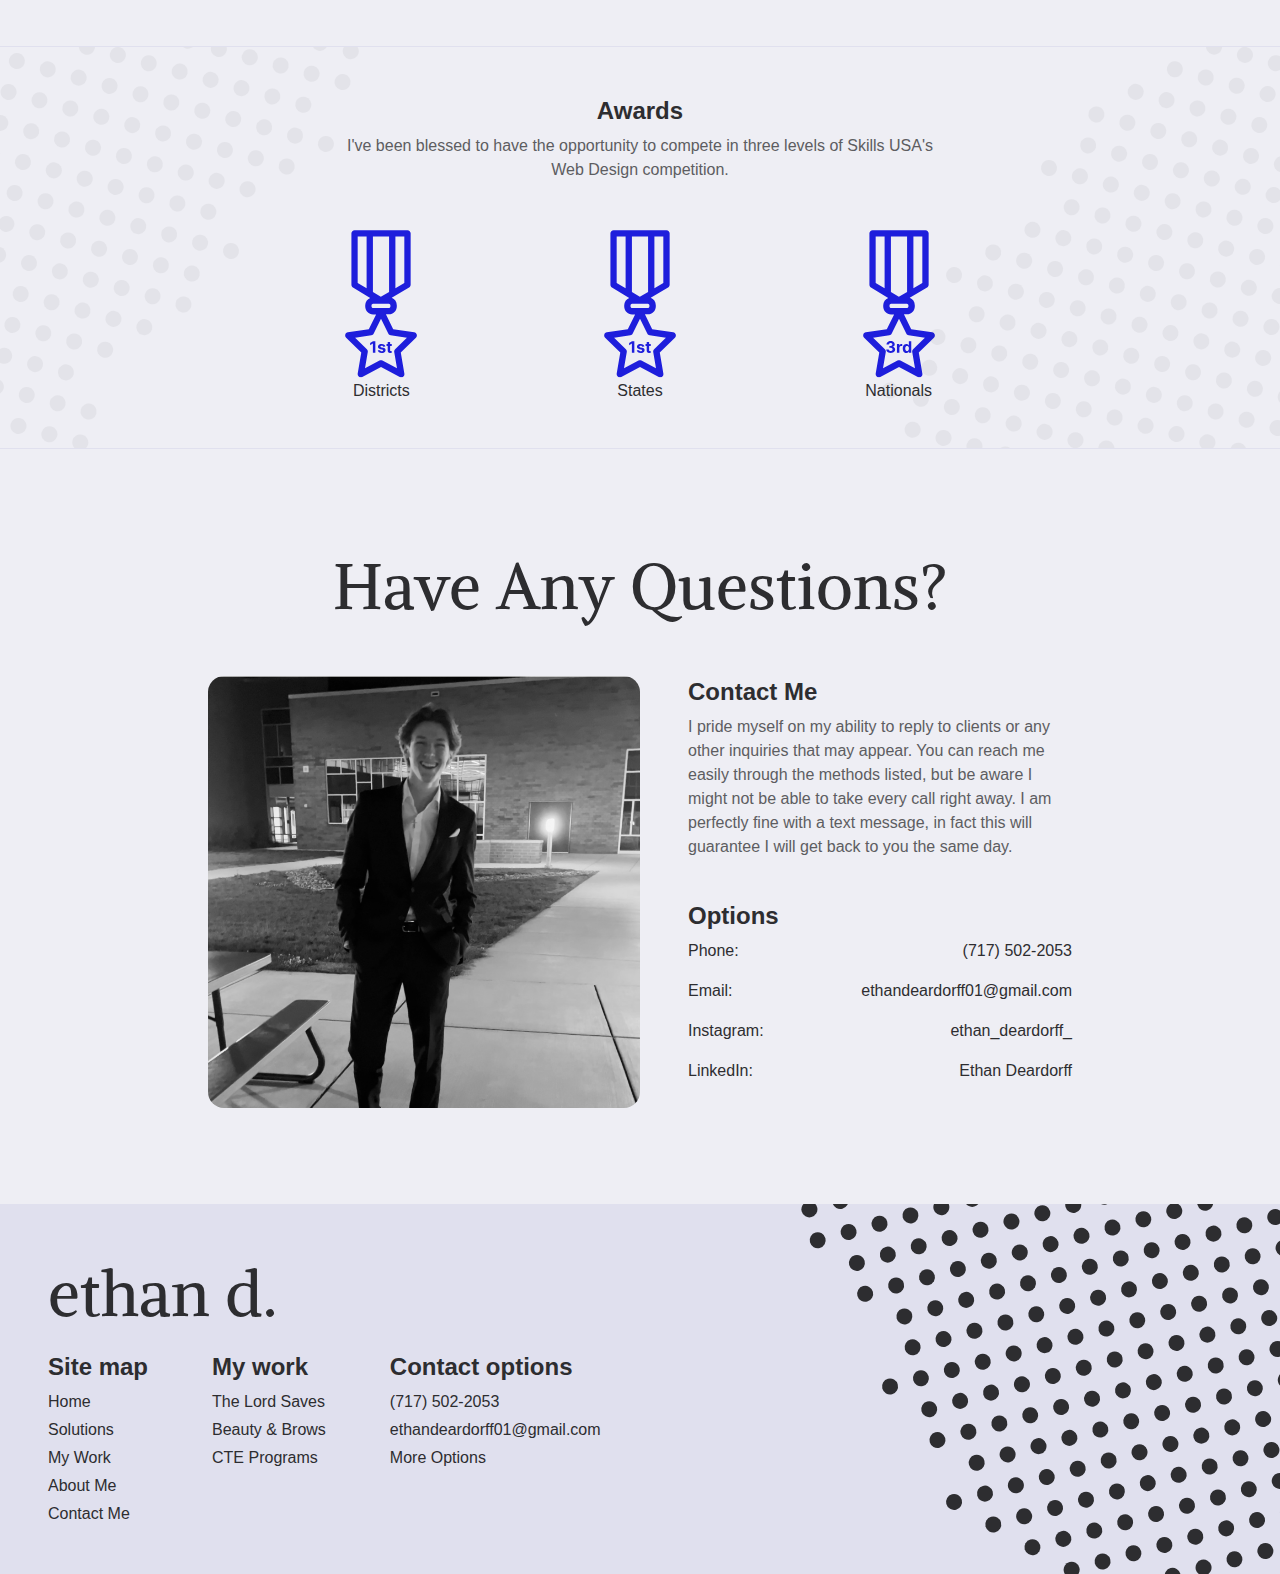
==== commit f475572f: "fixed spelling error" ====
--- a/About-Me/index.html
+++ b/About-Me/index.html
@@ -58,7 +58,7 @@
                 made something
                 look pleasing, but I could not personally convey those themes. I always have loved music as well, but as
                 with art I was
-                never very good at putting my <strong class="blue">fundamentals</strong>creative knowledge into
+                never very good at putting my <strong class="blue">creative knowledge</strong> into
                 practice.
                 <br>
                 <br>
